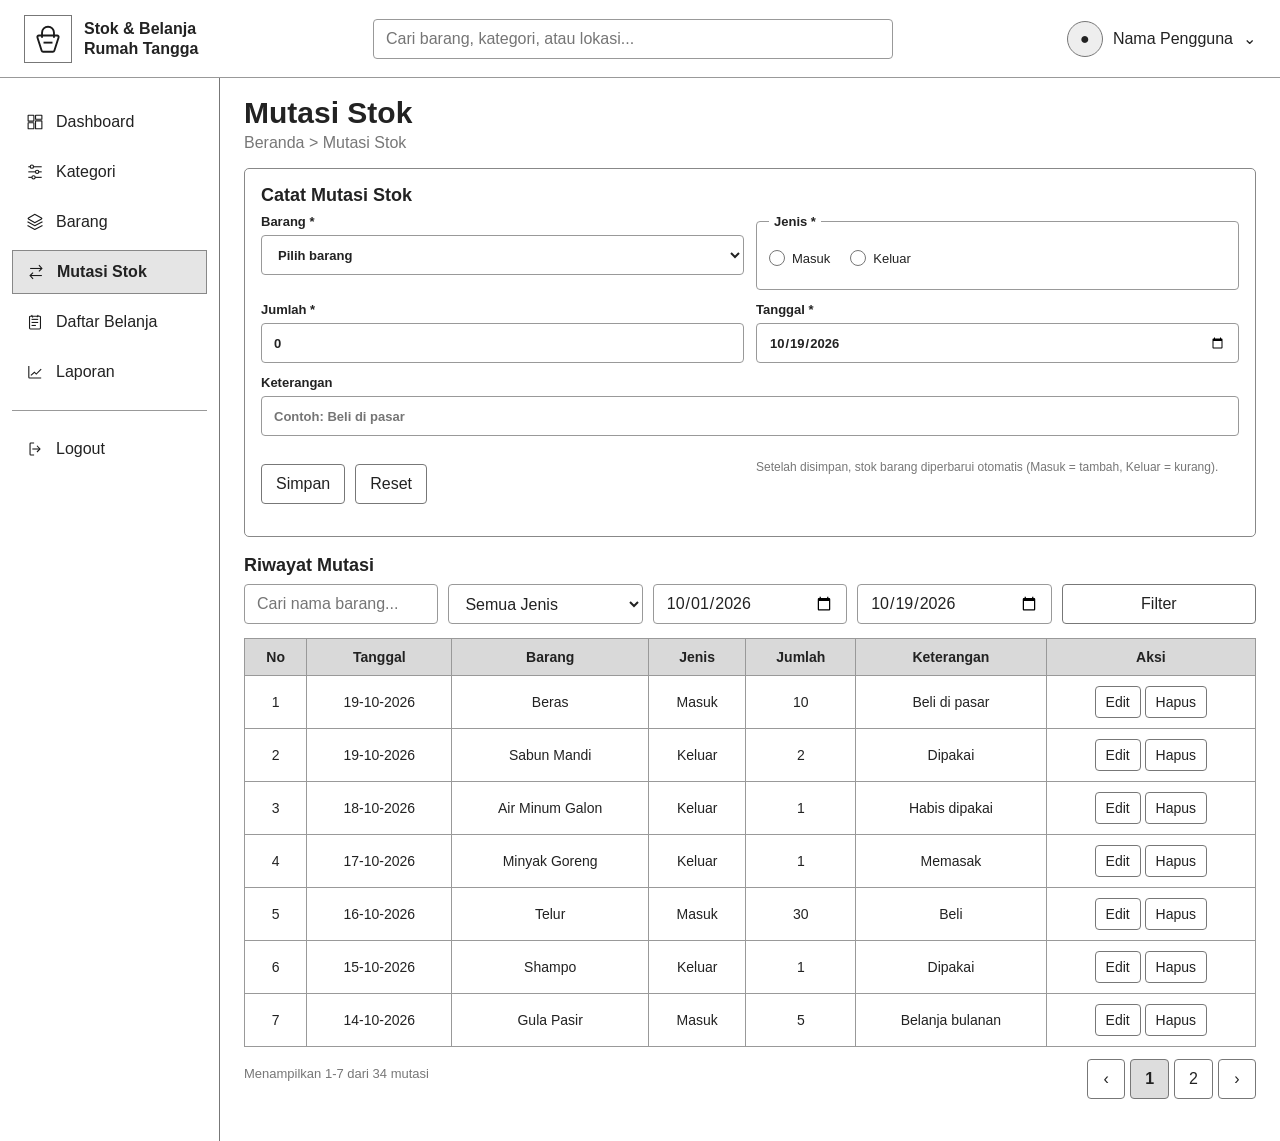
==== mutasi-stok.html @ ff7537b8 "ganti menjadi html" ====
<!doctype html>
<html lang="id">
<head>
  <meta charset="utf-8">
  <meta name="viewport" content="width=device-width, initial-scale=1">
  <title>Mutasi Stok | Stok &amp; Belanja Rumah Tangga</title>
  <link rel="stylesheet" href="./Assets/css/style.css">
</head>
<body>
  <div class="app-shell">
    <header class="topbar">
      <a class="brand" href="dashboard.html" aria-label="Stok dan Belanja Rumah Tangga">
        <span class="brand-mark" aria-hidden="true"><img src="Assets/icons/stok-belanja.svg" alt=""></span>
        <span>Stok &amp; Belanja<br>Rumah Tangga</span>
      </a>
      <div class="search-form"><input type="search" placeholder="Cari barang, kategori, atau lokasi..." aria-label="Cari barang, kategori, atau lokasi"></div>
      <div class="user-menu"><span class="avatar" aria-hidden="true">●</span><span>Nama Pengguna</span><span aria-hidden="true">⌄</span></div>
    </header>
    <div class="layout">
      <aside class="sidebar">
        <nav aria-label="Navigasi utama">
          <a class="nav-link" href="dashboard.html"><img class="nav-icon" src="Assets/icons/dashboard.svg" alt="">Dashboard</a>
          <a class="nav-link" href="kategori.html"><img class="nav-icon" src="Assets/icons/kategori.svg" alt="">Kategori</a>
          <a class="nav-link" href="barang.html"><img class="nav-icon" src="Assets/icons/barang.svg" alt="">Barang</a>
          <a class="nav-link active" href="mutasi-stok.html" aria-current="page"><img class="nav-icon" src="Assets/icons/mutasi-stok.svg" alt="">Mutasi Stok</a>
          <a class="nav-link" href="daftar-belanja.html"><img class="nav-icon" src="Assets/icons/daftar-belanja.svg" alt="">Daftar Belanja</a>
          <a class="nav-link" href="laporan.html"><img class="nav-icon" src="Assets/icons/laporan.svg" alt="">Laporan</a>
          <div class="nav-divider" aria-hidden="true"></div>
          <a class="nav-link logout-link" href="index.html"><img class="nav-icon" src="Assets/icons/logout.svg" alt="">Logout</a>
        </nav>
      </aside>
      <main class="main content-page-main">
        <h1 class="content-page-title">Mutasi Stok</h1>
        <p class="content-page-breadcrumb">Beranda &gt; Mutasi Stok</p>

        <section class="mutation-entry-panel" aria-labelledby="mutation-form-title">
          <h2 id="mutation-form-title">Catat Mutasi Stok</h2>
          <form class="mutation-form">
            <label class="content-field">Barang *
              <select required>
                <option value="">Pilih barang</option>
                <option>Beras</option><option>Sabun Mandi</option><option>Air Minum Galon</option>
                <option>Minyak Goreng</option><option>Telur</option><option>Shampo</option>
                <option>Gula Pasir</option><option>Sabun Cuci Piring</option><option>Sapu</option><option>Tisu Toilet</option>
              </select>
            </label>
            <fieldset class="content-field mutation-type-field">
              <legend>Jenis *</legend>
              <div class="mutation-type-options">
                <label><input type="radio" name="mutation-type" value="masuk" required> Masuk</label>
                <label><input type="radio" name="mutation-type" value="keluar"> Keluar</label>
              </div>
            </fieldset>
            <label class="content-field">Jumlah *
              <input type="number" min="1" value="0" required>
            </label>
            <label class="content-field">Tanggal *
              <input type="date" value="2026-10-19" required>
            </label>
            <label class="content-field mutation-description">Keterangan
              <input placeholder="Contoh: Beli di pasar">
            </label>
            <div class="mutation-actions">
              <button class="mutation-save-button" type="button">Simpan</button>
              <button class="secondary-button" type="reset">Reset</button>
            </div>
            <p class="mutation-hint">Setelah disimpan, stok barang diperbarui otomatis (Masuk = tambah, Keluar = kurang).</p>
          </form>
        </section>

        <section class="mutation-history" aria-labelledby="mutation-history-title">
          <h2 id="mutation-history-title">Riwayat Mutasi</h2>
          <div class="mutation-filters">
            <input type="search" placeholder="Cari nama barang..." aria-label="Cari nama barang">
            <select aria-label="Filter jenis mutasi"><option>Semua Jenis</option><option>Masuk</option><option>Keluar</option></select>
            <input type="date" aria-label="Tanggal mulai" value="2026-10-01">
            <input type="date" aria-label="Tanggal akhir" value="2026-10-19">
            <button class="secondary-button" type="button">Filter</button>
          </div>
          <div class="data-table-wrap">
            <table class="data-table mutation-table">
              <thead>
                <tr><th scope="col">No</th><th scope="col">Tanggal</th><th scope="col">Barang</th><th scope="col">Jenis</th><th scope="col">Jumlah</th><th scope="col">Keterangan</th><th scope="col">Aksi</th></tr>
              </thead>
              <tbody>
                <tr><td>1</td><td>19-10-2026</td><td>Beras</td><td>Masuk</td><td>10</td><td class="mutation-note">Beli di pasar</td><td><button class="table-button" type="button">Edit</button> <button class="table-button" type="button">Hapus</button></td></tr>
                <tr><td>2</td><td>19-10-2026</td><td>Sabun Mandi</td><td>Keluar</td><td>2</td><td class="mutation-note">Dipakai</td><td><button class="table-button" type="button">Edit</button> <button class="table-button" type="button">Hapus</button></td></tr>
                <tr><td>3</td><td>18-10-2026</td><td>Air Minum Galon</td><td>Keluar</td><td>1</td><td class="mutation-note">Habis dipakai</td><td><button class="table-button" type="button">Edit</button> <button class="table-button" type="button">Hapus</button></td></tr>
                <tr><td>4</td><td>17-10-2026</td><td>Minyak Goreng</td><td>Keluar</td><td>1</td><td class="mutation-note">Memasak</td><td><button class="table-button" type="button">Edit</button> <button class="table-button" type="button">Hapus</button></td></tr>
                <tr><td>5</td><td>16-10-2026</td><td>Telur</td><td>Masuk</td><td>30</td><td class="mutation-note">Beli</td><td><button class="table-button" type="button">Edit</button> <button class="table-button" type="button">Hapus</button></td></tr>
                <tr><td>6</td><td>15-10-2026</td><td>Shampo</td><td>Keluar</td><td>1</td><td class="mutation-note">Dipakai</td><td><button class="table-button" type="button">Edit</button> <button class="table-button" type="button">Hapus</button></td></tr>
                <tr><td>7</td><td>14-10-2026</td><td>Gula Pasir</td><td>Masuk</td><td>5</td><td class="mutation-note">Belanja bulanan</td><td><button class="table-button" type="button">Edit</button> <button class="table-button" type="button">Hapus</button></td></tr>
              </tbody>
            </table>
          </div>
          <div class="mutation-list-footer">
            <p class="table-footnote">Menampilkan 1-7 dari 34 mutasi</p>
            <nav class="category-pagination" aria-label="Navigasi halaman mutasi">
              <button type="button" aria-label="Halaman sebelumnya">‹</button>
              <button class="current-page" type="button" aria-current="page">1</button>
              <button type="button">2</button>
              <button type="button" aria-label="Halaman berikutnya">›</button>
            </nav>
          </div>
        </section>
      </main>
    </div>
  </div>
</body>
</html>
---- Assets/css/style.css ----
:root {
  font-family: Arial, Helvetica, sans-serif;
  color: #222;
  background: #fff;
  --line: #999;
  --muted: #777;
  --light: #eee;
}

* {
  box-sizing: border-box;
}

body {
  min-width: 320px;
  min-height: 100vh;
  margin: 0;
}

a {
  color: inherit;
  text-decoration: none;
}

button,
input,
select {
  font: inherit;
}

button,
.primary-button,
.secondary-button,
.save-button,
.cancel-button,
.add-item-button {
  min-height: 40px;
  padding: 9px 14px;
  border: 1px solid #777;
  border-radius: 4px;
  background: #fff;
  color: #222;
  cursor: pointer;
}

.primary-button,
.save-button,
.add-item-button {
  border-color: #888;
  background: #888;
  color: #fff;
  font-weight: 700;
}

.primary-button,
.secondary-button,
.save-button,
.cancel-button,
.add-item-button {
  display: inline-flex;
  align-items: center;
  justify-content: center;
}

input,
select {
  min-width: 0;
  min-height: 40px;
  padding: 8px 12px;
  border: 1px solid var(--line);
  border-radius: 4px;
  background: #fff;
  color: #222;
}

.app-shell {
  min-height: 100vh;
  display: flex;
  flex-direction: column;
}

.topbar {
  min-height: 78px;
  display: flex;
  align-items: center;
  gap: 24px;
  padding: 12px 24px;
  border-bottom: 1px solid var(--line);
}

.brand {
  display: flex;
  flex: 0 0 250px;
  align-items: center;
  gap: 12px;
  font-weight: 700;
  line-height: 1.25;
}

.brand-mark,
.brand-image {
  width: 48px;
  height: 48px;
  display: grid;
  place-items: center;
  border: 1px solid #777;
}

.brand-mark img {
  width: 38px;
  height: 38px;
}

.search-form {
  width: min(100%, 520px);
  margin: 0 auto;
}

.search-form input {
  width: 100%;
}

.user-menu {
  display: flex;
  align-items: center;
  gap: 10px;
  margin-left: auto;
  white-space: nowrap;
}

.avatar {
  width: 36px;
  height: 36px;
  display: grid;
  place-items: center;
  border: 1px solid #777;
  border-radius: 50%;
  background: var(--light);
}

.layout {
  display: flex;
  flex: 1;
}

.sidebar {
  width: 220px;
  flex: 0 0 220px;
  padding: 22px 12px;
  border-right: 1px solid #777;
}

.sidebar nav {
  display: flex;
  flex-direction: column;
  gap: 6px;
}

.nav-link {
  min-height: 44px;
  display: flex;
  align-items: center;
  gap: 10px;
  padding: 9px 12px;
}

.nav-link:hover,
.nav-link.active {
  border: 1px solid #888;
  background: #e5e5e5;
}

.nav-link.active {
  font-weight: 700;
}

.nav-icon {
  width: 22px;
  height: 22px;
}

.nav-divider {
  height: 1px;
  margin: 10px 0;
  background: var(--line);
}

.main {
  min-width: 0;
  flex: 1;
  padding: 24px;
}

.content-page-main,
.dashboard-main,
.inventory-main,
.add-item-main {
  padding-top: 18px;
}

.content-page-title,
.dashboard-title,
.inventory-title,
.add-item-title {
  margin: 0 0 4px;
  font-size: 30px;
}

.content-page-breadcrumb,
.dashboard-breadcrumb,
.inventory-breadcrumb,
.add-item-breadcrumb {
  margin: 0 0 16px;
  color: var(--muted);
}

.content-panel,
.category-form-panel,
.mutation-entry-panel,
.add-item-card,
.entry-rules {
  margin-bottom: 18px;
  padding: 16px;
  border: 1px solid #888;
  border-radius: 5px;
}

.panel-heading,
.dashboard-section-heading {
  display: flex;
  align-items: center;
  justify-content: space-between;
  gap: 12px;
  margin-bottom: 12px;
}

.panel-heading h2,
.dashboard-section-heading h2,
.mutation-history h2,
.category-form-panel h2,
.mutation-entry-panel h2,
.entry-rules h2 {
  margin: 0 0 8px;
  font-size: 18px;
}

.panel-heading p,
.shopping-summary p {
  margin: 0;
  color: var(--muted);
}

.data-table-wrap,
.inventory-table-wrap,
.dashboard-table-wrap {
  overflow-x: auto;
}

.data-table,
.inventory-table,
.dashboard-table {
  width: 100%;
  border-collapse: collapse;
  font-size: 14px;
}

.data-table th,
.data-table td,
.inventory-table th,
.inventory-table td,
.dashboard-table th,
.dashboard-table td {
  padding: 10px;
  border: 1px solid var(--line);
  text-align: center;
  vertical-align: middle;
}

.data-table th,
.inventory-table th,
.dashboard-table th {
  background: #d9d9d9;
  font-weight: 700;
}

.data-table tfoot td,
.report-table tfoot td {
  background: #f1f1f1;
  font-weight: 700;
  text-align: right;
}

.table-footnote,
.inventory-legend,
.inventory-count {
  color: var(--muted);
  font-size: 13px;
}

.dashboard-summary,
.dashboard-tables,
.report-summary {
  display: grid;
  grid-template-columns: repeat(3, minmax(0, 1fr));
  gap: 16px;
}

.summary-card,
.report-card {
  display: flex;
  align-items: center;
  gap: 14px;
  padding: 14px;
  border: 1px solid #888;
  border-radius: 4px;
}

.summary-icon {
  width: 54px;
  height: 54px;
  display: grid;
  flex: 0 0 54px;
  place-items: center;
  border: 1px solid #999;
  background: var(--light);
}

.summary-icon img {
  width: 34px;
  height: 34px;
}

.summary-card h2 {
  margin: 0 0 6px;
  font-size: 14px;
}

.summary-number {
  margin: 0;
  font-size: 24px;
  font-weight: 700;
}

.dashboard-actions,
.inventory-toolbar,
.category-toolbar,
.mutation-actions,
.add-item-actions {
  display: flex;
  align-items: center;
  flex-wrap: wrap;
  gap: 10px;
  margin: 16px 0;
}

.dashboard-action {
  min-height: 40px;
  display: inline-flex;
  align-items: center;
  padding: 8px 14px;
  border: 1px solid #777;
  border-radius: 4px;
}

.dashboard-action-primary {
  background: #888;
  color: #fff;
}

.dashboard-tables {
  grid-template-columns: repeat(2, minmax(0, 1fr));
}

.stock-status,
.item-status {
  white-space: nowrap;
}

.inventory-toolbar input,
.inventory-toolbar select {
  flex: 1 1 140px;
}

.inventory-toolbar .add-item-button {
  flex: 0 0 auto;
}

.pagination,
.category-pagination,
.shopping-pagination {
  display: flex;
  justify-content: flex-end;
  gap: 5px;
  margin-top: 12px;
}

.pagination button,
.category-pagination button,
.shopping-pagination button {
  min-width: 38px;
}

.current-page {
  background: #ddd;
  font-weight: 700;
}

.category-layout {
  display: grid;
  grid-template-columns: minmax(0, 1fr);
  gap: 20px;
}

.category-layout:has(.category-form-panel:target) {
  grid-template-columns: minmax(0, 1.5fr) minmax(280px, 1fr);
}

.category-form-panel {
  display: none;
}

.category-form-panel:target {
  display: block;
}

.category-add-button,
.table-button {
  min-height: 32px;
  display: inline-flex;
  align-items: center;
  justify-content: center;
  padding: 6px 10px;
  border: 1px solid #777;
  border-radius: 4px;
  background: #fff;
  color: #222;
  cursor: pointer;
  white-space: nowrap;
}

.category-add-button {
  min-height: 40px;
  padding: 8px 16px;
  background: #888;
  color: #fff;
  font-weight: 700;
}

.category-search {
  display: flex;
  flex: 1;
  gap: 8px;
}

.category-search input {
  flex: 1;
}

.category-list-footer,
.shopping-list-footer,
.mutation-list-footer {
  display: flex;
  align-items: center;
  justify-content: space-between;
  gap: 12px;
}

.content-field,
.field,
.filter-field {
  display: flex;
  flex-direction: column;
  gap: 6px;
  font-size: 13px;
  font-weight: 700;
}

.category-form,
.mutation-form,
.add-item-fields,
.content-form {
  display: grid;
  grid-template-columns: repeat(2, minmax(0, 1fr));
  gap: 12px;
}

.field-hint,
.category-notice,
.mutation-hint {
  color: var(--muted);
  font-size: 12px;
}

.mutation-entry-panel,
.mutation-history {
  margin-bottom: 18px;
}

.mutation-type-options {
  display: flex;
  align-items: center;
  gap: 20px;
  min-height: 42px;
}

.mutation-type-field {
  min-width: 0;
  margin: 0;
  padding: 8px 12px 10px;
  border: 1px solid var(--line);
  border-radius: 4px;
}

.mutation-type-field legend {
  padding: 0 5px;
}

.mutation-type-options label {
  display: inline-flex;
  align-items: center;
  gap: 7px;
  cursor: pointer;
  font-weight: 400;
}

.mutation-type-options input[type="radio"] {
  width: 16px;
  height: 16px;
  min-width: 16px;
  min-height: 16px;
  margin: 0;
  padding: 0;
  accent-color: #555;
}

.mutation-description,
.field-wide {
  grid-column: 1 / -1;
}

.mutation-filters,
.inline-filters {
  display: flex;
  align-items: flex-end;
  flex-wrap: wrap;
  gap: 10px;
  margin-bottom: 14px;
}

.mutation-filters > *,
.inline-filters > * {
  flex: 1 1 150px;
}

.add-item-layout {
  display: grid;
  grid-template-columns: minmax(0, 2fr) minmax(240px, 1fr);
  gap: 18px;
}

.entry-rules ul {
  padding-left: 20px;
  line-height: 1.7;
}

.shopping-notice {
  margin: 0 0 14px;
  padding: 12px;
  border: 2px dashed #aaa;
  color: #555;
  font-size: 13px;
  font-style: italic;
  text-align: center;
}

.shopping-toolbar {
  display: grid;
  grid-template-columns: minmax(180px, 1fr) minmax(160px, 220px) minmax(300px, 1.5fr);
  gap: 10px;
  margin-bottom: 16px;
}

.shopping-toolbar-actions {
  display: flex;
  justify-content: flex-end;
  gap: 8px;
}

.shopping-toolbar-actions > * {
  flex: 1;
  white-space: nowrap;
}

.shopping-table input[type="checkbox"] {
  width: 16px;
  min-height: 16px;
  padding: 0;
  accent-color: #222;
}

.shopping-list-table td:nth-child(2),
.shopping-list-table td:nth-child(3),
.shopping-list-table td:nth-child(8) {
  text-align: left;
}

.shopping-print-page {
  min-width: 0;
}

.shopping-print-container {
  width: min(100% - 28px, 880px);
  margin: 10px auto 20px;
}

.shopping-print-caption {
  color: #555;
  font-style: italic;
}

.shopping-print-sheet {
  min-height: calc(100vh - 140px);
  padding: 26px 28px;
  border: 1px solid #333;
}

.shopping-print-sheet h1 {
  font-size: 19px;
  text-align: center;
}

.shopping-print-date {
  padding-bottom: 14px;
  border-bottom: 2px solid #aaa;
  color: var(--muted);
  text-align: center;
}

.shopping-print-table {
  width: 100%;
  border-collapse: collapse;
}

.shopping-print-table th,
.shopping-print-table td {
  height: 45px;
  padding: 8px 12px;
  border: 1px solid var(--line);
}

.shopping-print-table th {
  background: #d9d9d9;
}

.shopping-print-table td:first-child,
.shopping-print-table td:nth-child(3),
.shopping-print-table td:nth-child(4) {
  text-align: center;
}

.shopping-print-table tfoot td {
  background: #f1f1f1;
  font-weight: 700;
  text-align: right;
}

.shopping-print-notes {
  margin-top: 24px;
  color: var(--muted);
}

.shopping-print-actions {
  display: flex;
  justify-content: flex-end;
  gap: 10px;
  margin-top: 20px;
}

.shopping-print-actions > * {
  width: 200px;
  min-height: 50px;
}

.report-tabs > input {
  position: absolute;
  opacity: 0;
}

.report-tab-list {
  display: grid;
  grid-template-columns: repeat(3, minmax(0, 1fr));
  gap: 10px;
  max-width: 900px;
  margin: 0 0 12px;
}

.report-tab-list label {
  min-height: 48px;
  display: grid;
  place-items: center;
  padding: 8px;
  border: 1px solid var(--line);
  cursor: pointer;
  text-align: center;
}

#report-current:checked ~ .report-tab-list label[for="report-current"],
#report-low:checked ~ .report-tab-list label[for="report-low"],
#report-mutation:checked ~ .report-tab-list label[for="report-mutation"] {
  background: #ddd;
  font-weight: 700;
}

.report-view {
  display: none;
}

#report-current:checked ~ .report-current-view,
#report-low:checked ~ .report-low-view,
#report-mutation:checked ~ .report-mutation-view {
  display: block;
}

.report-filters {
  display: grid;
  grid-template-columns: repeat(3, minmax(150px, 1fr)) minmax(120px, .6fr);
  align-items: end;
  gap: 12px;
  margin: 0 0 18px;
  padding: 14px 18px;
  border: 1px solid #777;
  border-radius: 9px;
}

.report-filters label {
  display: flex;
  flex-direction: column;
  gap: 6px;
  font-size: 13px;
  font-weight: 700;
}

.report-filters button {
  min-height: 46px;
}

.report-low-filters {
  grid-template-columns: repeat(2, minmax(160px, 1fr)) minmax(120px, .6fr);
}

.report-mutation-filters {
  grid-template-columns: repeat(4, minmax(130px, 1fr)) minmax(110px, .7fr);
}

.report-table td:nth-child(2),
.report-table td:nth-child(3) {
  text-align: left;
}

.auth-page {
  min-height: 100vh;
  display: grid;
  place-items: center;
  padding: 16px;
}

.auth-card {
  width: min(100%, 440px);
  padding: 26px;
  border: 1px solid #777;
  border-radius: 7px;
}

.auth-panel .brand {
  flex-direction: column;
  justify-content: center;
  text-align: center;
}

.brand-image {
  width: 100px;
  height: 80px;
}

.brand-image img {
  width: 60px;
  height: 60px;
}

.auth-panel h1,
.auth-panel h2 {
  text-align: center;
}

.divider {
  height: 1px;
  margin: 16px 0;
  background: #777;
}

.subtitle,
.switch-prompt {
  text-align: center;
}

.auth-form {
  display: flex;
  flex-direction: column;
  gap: 8px;
}

.auth-form label {
  font-weight: 700;
}

.auth-form input {
  width: 100%;
  margin-bottom: 10px;
}

.form-message {
  padding: 10px;
  border: 1px dashed #888;
  color: var(--muted);
  text-align: center;
}

.submit-button {
  min-height: 48px;
  display: flex;
  align-items: center;
  justify-content: center;
  border-radius: 4px;
  background: #888;
  color: #fff;
  font-weight: 700;
}

.register-panel {
  padding-top: 16px;
}

.register-panel:target {
  display: block;
}

.auth-card:has(#registerPanel:target) #loginPanel {
  display: none;
}

.register-panel:not(:target) {
  display: none;
}

.visually-hidden {
  position: absolute;
  width: 1px;
  height: 1px;
  overflow: hidden;
  clip: rect(0, 0, 0, 0);
  white-space: nowrap;
}

@media (max-width: 1000px) {
  .topbar {
    flex-wrap: wrap;
  }

  .brand {
    flex-basis: 200px;
  }

  .shopping-toolbar {
    grid-template-columns: 1fr 1fr;
  }

  .shopping-toolbar-actions {
    grid-column: 1 / -1;
  }

  .report-filters,
  .report-low-filters,
  .report-mutation-filters {
    grid-template-columns: repeat(2, minmax(0, 1fr));
  }
}

@media (max-width: 720px) {
  .topbar {
    padding: 12px;
  }

  .search-form {
    order: 3;
    flex-basis: 100%;
  }

  .layout {
    display: block;
  }

  .sidebar {
    width: 100%;
    padding: 8px;
    border-right: 0;
    border-bottom: 1px solid var(--line);
  }

  .sidebar nav {
    flex-direction: row;
    overflow-x: auto;
  }

  .nav-link {
    flex: 0 0 auto;
  }

  .nav-divider,
  .logout-link {
    display: none;
  }

  .main {
    padding: 16px 12px;
  }

  .dashboard-summary,
  .dashboard-tables,
  .category-layout,
  .add-item-layout {
    grid-template-columns: 1fr;
  }

  .report-tab-list {
    gap: 4px;
  }

  .report-tab-list label {
    font-size: 12px;
  }

  .report-filters,
  .report-low-filters,
  .report-mutation-filters,
  .category-form,
  .mutation-form,
  .add-item-fields {
    grid-template-columns: 1fr;
  }

  .shopping-toolbar {
    grid-template-columns: 1fr;
  }

  .shopping-toolbar-actions {
    grid-column: auto;
    flex-wrap: wrap;
  }

  .shopping-list-footer,
  .category-list-footer,
  .mutation-list-footer {
    align-items: flex-start;
    flex-direction: column;
  }

  .shopping-print-sheet {
    min-height: 80vh;
    padding: 16px 10px;
  }

  .shopping-print-table {
    font-size: 12px;
  }

  .shopping-print-table th,
  .shopping-print-table td {
    padding: 6px;
  }
}
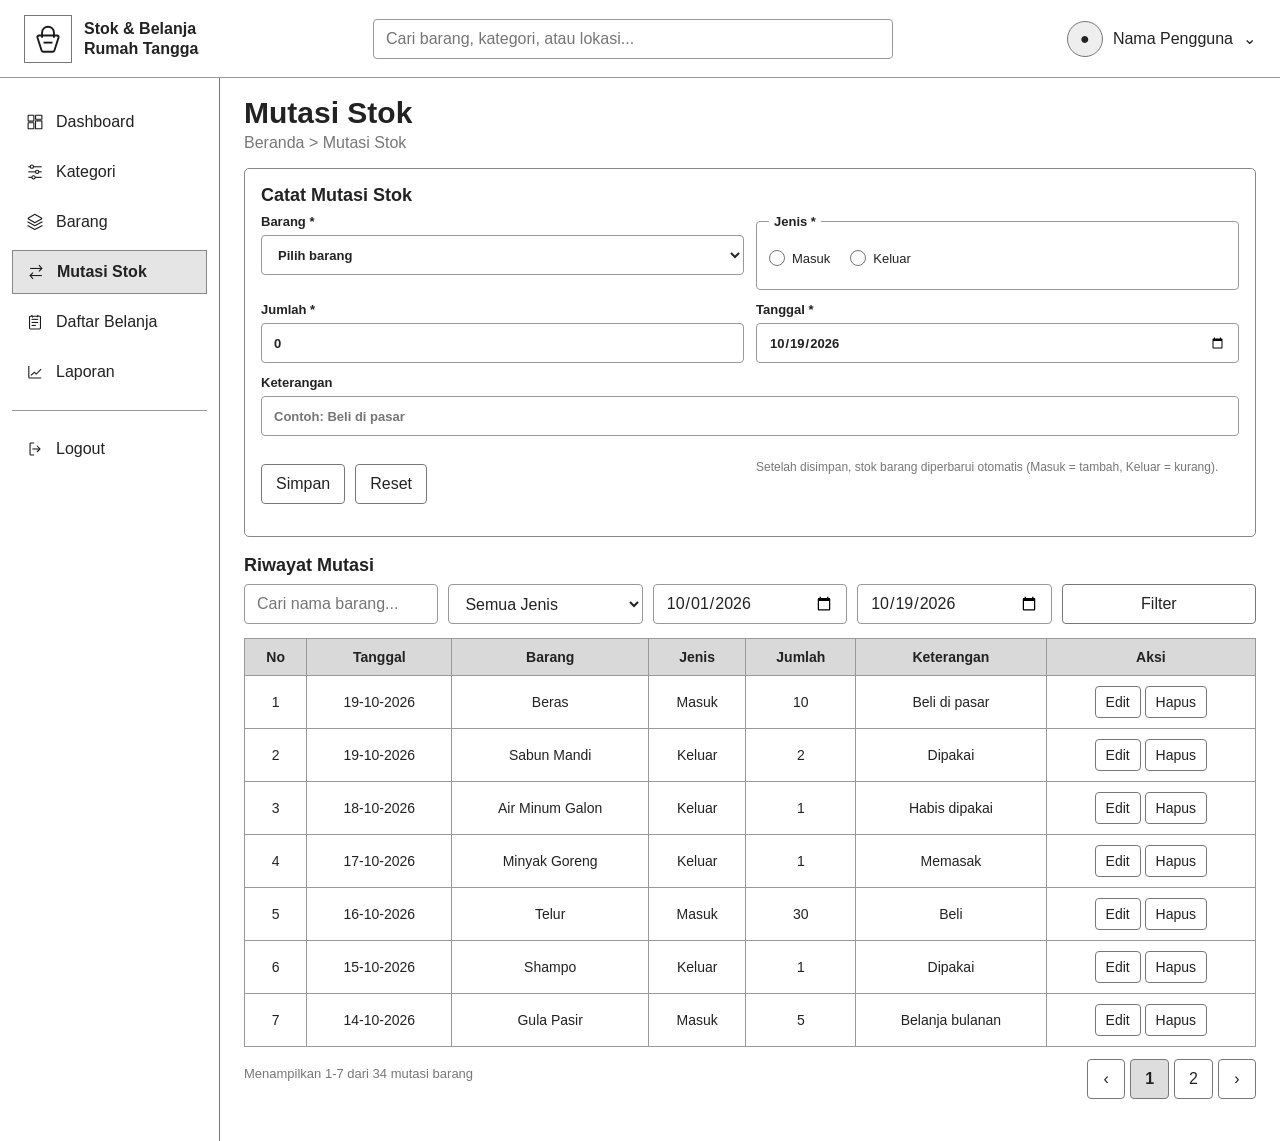
==== commit 1e9dfba6: "Update footnote text in mutation list" ====
--- a/mutasi-stok.html
+++ b/mutasi-stok.html
@@ -94,7 +94,7 @@
             </table>
           </div>
           <div class="mutation-list-footer">
-            <p class="table-footnote">Menampilkan 1-7 dari 34 mutasi</p>
+            <p class="table-footnote">Menampilkan 1-7 dari 34 mutasi barang </p>
             <nav class="category-pagination" aria-label="Navigasi halaman mutasi">
               <button type="button" aria-label="Halaman sebelumnya">‹</button>
               <button class="current-page" type="button" aria-current="page">1</button>
